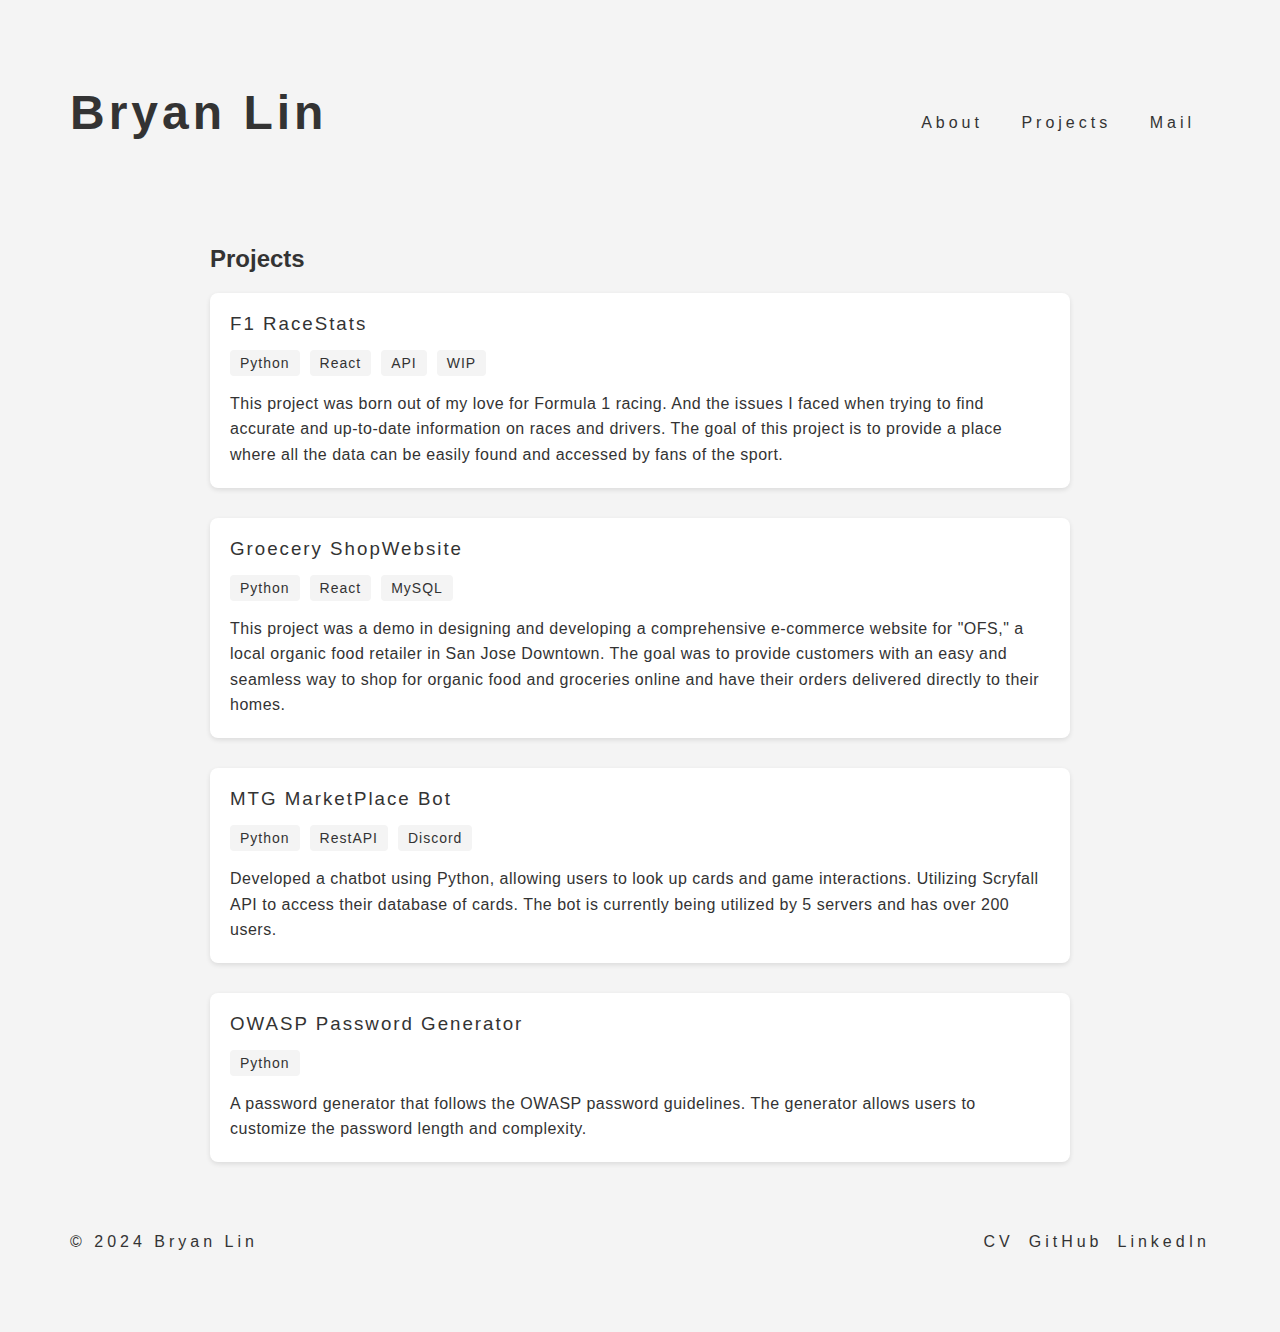
==== project.html @ 37155742 "update to page" ====
<!-- works.html -->
<!DOCTYPE html>
<html lang="en">
<head>
    <meta charset="UTF-8">
    <meta name="viewport" content="width=device-width, initial-scale=1.0">
    <title>Your Works - Portfolio</title>
    <link rel="stylesheet" href="css/styles.css">
    <link rel="icon" href="files/favicon.ico">
</head>
<body>
    <header>
        <h1>Bryan Lin</h1>
        <nav>
            <a href="index.html">About</a>
            <a href="#works">Projects</a>
            <a href="mailto:bryanlin404@gmail.com">Mail</a>
        </nav>
    </header>
    <div class="container">
        <main>
            <section class="projects">
                <h2>Projects</h2>
                <div class="project-grid">
                    <a href="https://github.com/WebDev-Team-OFS/ofs-website" target="_blank" class="project-link">
                        <div class="project-content">
                            <h3>F1 RaceStats</h3>
                            <div class="tech-stack">
                                <span class="tech-tag">Python</span>
                                <span class="tech-tag">React</span>
                                <span class="tech-tag">API</span>
                                <span class="tech-tag">WIP</span>
                            </div>
                            <p class="project-description">
                                This project was born out of my love for Formula 1 racing. And the issues I faced when trying to find
                                accurate and up-to-date information on races and drivers. The goal of this project is to provide a place
                                where all the data can be easily found and accessed by fans of the sport.
                            </p>
                        </div>
                    </a>
                    <a href="https://github.com/WebDev-Team-OFS/ofs-website" target="_blank" class="project-link">
                        <div class="project-content">
                            <h3>Groecery ShopWebsite</h3>
                            <div class="tech-stack">
                                <span class="tech-tag">Python</span>
                                <span class="tech-tag">React</span>
                                <span class="tech-tag">MySQL</span>
                            </div>
                            <p class="project-description">
                                This project was a demo in designing and developing a comprehensive e-commerce website for "OFS," 
                                a local organic food retailer in San Jose Downtown. 
                                The goal was to provide customers with an easy and seamless way to shop for organic food and groceries 
                                online and have their orders delivered directly to their homes.
                            </p>
                        </div>
                    </a>

                    <a href="https://github.com/7HE-LUCKY-FISH/PythonBot" target="_blank" class="project-link">
                        <div class="project-content">
                            <h3>MTG MarketPlace Bot</h3>
                            <div class="tech-stack">
                                <span class="tech-tag">Python</span>
                                <span class="tech-tag">RestAPI</span>
                                <span class="tech-tag">Discord</span>
                            </div>
                            <p class="project-description">
                                Developed a chatbot using Python, allowing users to look up cards and game interactions. 
                                Utilizing Scryfall API to access their database of cards. The bot is currently being utilized 
                                by 5 servers and has over 200 users.
                            </p>
                        </div>
                    </a>
                    <a href="https://github.com/7HE-LUCKY-FISH/password_gen_owasp" target="_blank" class="project-link">
                        <div class="project-content">
                            <h3>OWASP Password Generator</h3>
                            <div class="tech-stack">
                                <span class="tech-tag">Python</span>
                            </div>
                            <p class="project-description">
                                A password generator that follows the OWASP password guidelines. 
                                The generator allows users to customize the password length and complexity.
                            </p>
                        </div>
                    </a>
                </div>
            </section>
        </main>
    </div>
    <footer>
        <p>&copy; 2024 Bryan Lin</p>
        <div class="social">
            <a href="files/BryanLin_Resume_11_24.pdf">CV</a>
            <a href="https://github.com/7HE-LUCKY-FISH">GitHub</a>
            <a href="https://www.linkedin.com/in/bryan-lin-767430278/">LinkedIn</a>
        </div>
    </footer>
</body>
</html>
---- css/styles.css ----
body {
  font-family: "Helvetica Neue", "YakuHanJP", "Noto Sans JP", sans-serif;
  font-weight: 300;
  margin: 0;
  padding: 0;
  background-color: #f4f4f4;
  color: #333;
  min-height: 100vh;
  display: flex;
  flex-direction: column;
}

.container {
  flex: 1;
  max-width: 1200px;
  margin: 0 auto;
  padding: 20px;
  display: flex;
  flex-direction: column;
}

header {
  background-color: #f4f4f4;
  padding: 20px;
  display: flex;
  justify-content: space-between;
  align-items: center;
}
header h1 {
  margin: 0;
  margin-left: 50px; /* Move 50px towards center */
  position: relative;
  top: 40px; /* Move 50px down */
  font-family: "Helvetica neue", sans-serif;
  letter-spacing: 4px;
  line-height: 105px;
  font-weight: bold;
  font-size: 48px;
}

nav {
  margin-right: 50px; /* Move 50px towards center */
  position: relative;
  top: 50px; /* Move 50px down */
  font-family: "Helvetica neue", sans-serif;
  font-weight: 300;
  letter-spacing: 4px;
  line-height: 105px;
}

nav a {
  margin: 0 15px;
  text-decoration: none;
  color: #333;
}
main {
  display: flex;
  justify-content: center;
  gap: 40px; /* Space between columns */
  position: relative;
  min-height: 500px;
  max-width: 900px;
  margin: 0 auto; 
}

.about {
  margin-top: 40px; /* Reduced from 80px */
  height: auto; /* Remove fixed height */
  max-height: calc(100vh - 300px); /* Adjust to prevent overflow */
  overflow-y: auto;
}
.about p {
  line-height: 1.8; /* Increase line spacing */
  font-weight: 400; /* Make text slightly thicker */
  letter-spacing: 0.5px; /* Add slight letter spacing */
  font-size: 16px; /* Ensure readable font size */
  margin-bottom: 1.5em; /* Add space after paragraph */
  color: #333; /* Ensure good contrast */
}

.images {
  flex: 0 0 400px;
  display: flex;
  justify-content: center;
  position: sticky;
  align-items: center;
  top: 20px;
  height: 550px;
}

.image-stack img {
  position: relative;
  width: 100%;
  height: 100%;
  border-radius: 2px;
}


.projects {
  margin-top: 40px;
  padding: 20px;
  width: 100%;
}

.project-grid {
  display: flex;
  flex-direction: column;
  gap: 30px;
}
.project-link {
  text-decoration: none;
  color: inherit;
  display: block;
}

.project-content {
  padding: 20px;
  background-color: #fff;
  border-radius: 8px;
  box-shadow: 0 2px 5px rgba(0,0,0,0.1);
  transition: transform 0.2s ease, box-shadow 0.2s ease;
  cursor: pointer;
}
.project-content:hover {
  transform: translateY(-5px);
  box-shadow: 0 8px 15px rgba(0,0,0,0.1);
}

.project-content h3 {
  margin: 0 0 15px 0;
  font-family: "Helvetica neue", sans-serif;
  font-weight: 300;
  letter-spacing: 2px;
}

.project-title-link {
  text-decoration: none;
  color: #333;
  transition: color 0.2s;
}

.project-title-link:hover {
  color: #666;
}

.tech-stack {
  margin: 15px 0;
  display: flex;
  gap: 10px;
  flex-wrap: wrap;
}

.tech-tag {
  padding: 5px 10px;
  background-color: #f4f4f4;
  border-radius: 4px;
  font-family: "Helvetica neue", sans-serif;
  font-size: 14px;
  font-weight: 300;
  letter-spacing: 1px;
}

.project-description {
  margin: 15px 0 0 0;
  font-family: "Helvetica neue", sans-serif;
  font-weight: 300;
  letter-spacing: 0.5px;
  line-height: 1.6;
  color: #333;
}


/* Updated footer styles */
footer {
  background-color: #f4f4f4;
  padding: 20px;
  margin-top: auto;
  display: flex;
  justify-content: space-between;
  align-items: center;
  font-family: "Helvetica neue", sans-serif;
  font-weight: 300;
  letter-spacing: 4px;
  line-height: 90px;
}


footer p {
  margin: 0;
  margin-left: 50px;
  position: relative;
  top: -25px;
}

.social {
  display: flex;
  gap: 15px;
  margin-right: 50px;
  position: relative;
  top: -25px;
}

.social a {
  text-decoration: none;
  color: #333;
}

.social a:hover {
  color: #666;
}


/* Responsive styles */
::-webkit-scrollbar {
  width: 10px;
  height: 10px;
}

::-webkit-scrollbar-track {
  background: #f4f4f4;
}

::-webkit-scrollbar-thumb {
  background: #333;
  border-radius: 4px;
  border: 2px solid #f4f4f4; /* Add border for contrast */
  min-height: 40px;
}

::-webkit-scrollbar-thumb:hover {
  background: #555;
}

/* For Firefox */
* {
  scrollbar-width: thin;
  scrollbar-color: #333 #f4f4f4;
}

.about:not(:hover)::-webkit-scrollbar-thumb {
  background: transparent;
}

.about:not(:hover) {
  scrollbar-color: transparent transparent;
}
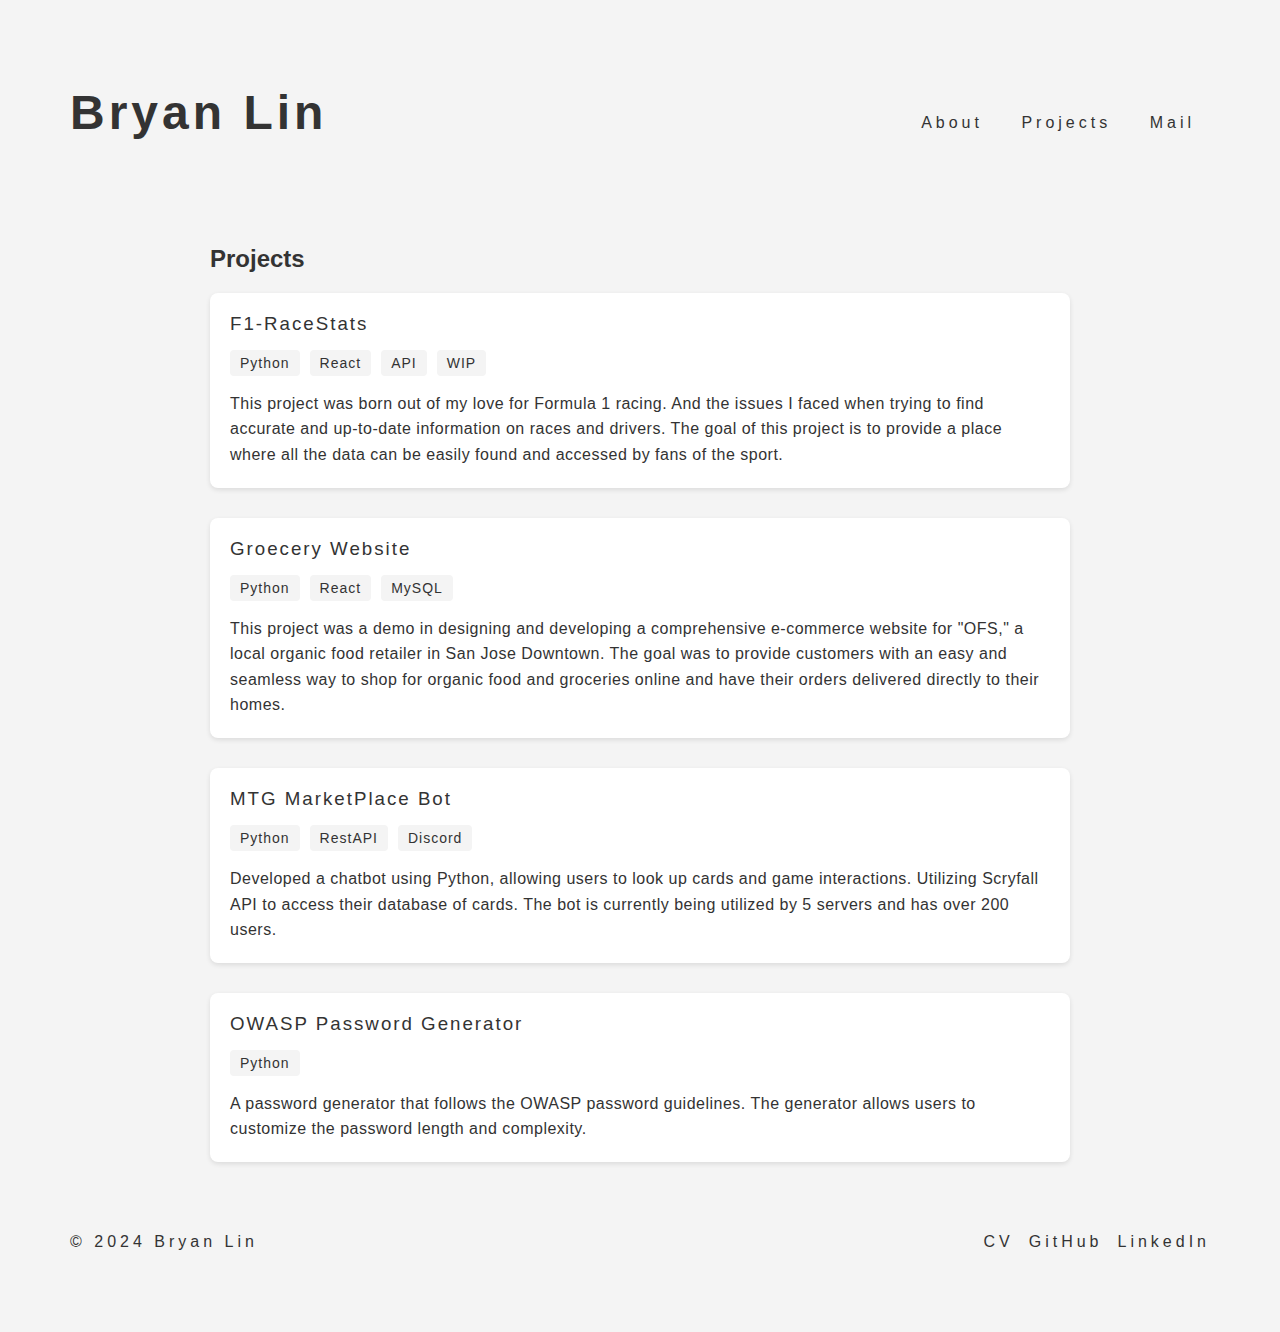
==== commit 3e11540a: "updating names and titles" ====
--- a/project.html
+++ b/project.html
@@ -4,7 +4,7 @@
 <head>
     <meta charset="UTF-8">
     <meta name="viewport" content="width=device-width, initial-scale=1.0">
-    <title>Your Works - Portfolio</title>
+    <title>Bryan Lin - Portfolio</title>
     <link rel="stylesheet" href="css/styles.css">
     <link rel="icon" href="files/favicon.ico">
 </head>
@@ -24,7 +24,7 @@
                 <div class="project-grid">
                     <a href="https://github.com/WebDev-Team-OFS/ofs-website" target="_blank" class="project-link">
                         <div class="project-content">
-                            <h3>F1 RaceStats</h3>
+                            <h3>F1-RaceStats</h3>
                             <div class="tech-stack">
                                 <span class="tech-tag">Python</span>
                                 <span class="tech-tag">React</span>
@@ -40,7 +40,7 @@
                     </a>
                     <a href="https://github.com/WebDev-Team-OFS/ofs-website" target="_blank" class="project-link">
                         <div class="project-content">
-                            <h3>Groecery ShopWebsite</h3>
+                            <h3>Groecery Website</h3>
                             <div class="tech-stack">
                                 <span class="tech-tag">Python</span>
                                 <span class="tech-tag">React</span>
@@ -95,4 +95,4 @@
         </div>
     </footer>
 </body>
-</html>+</html>
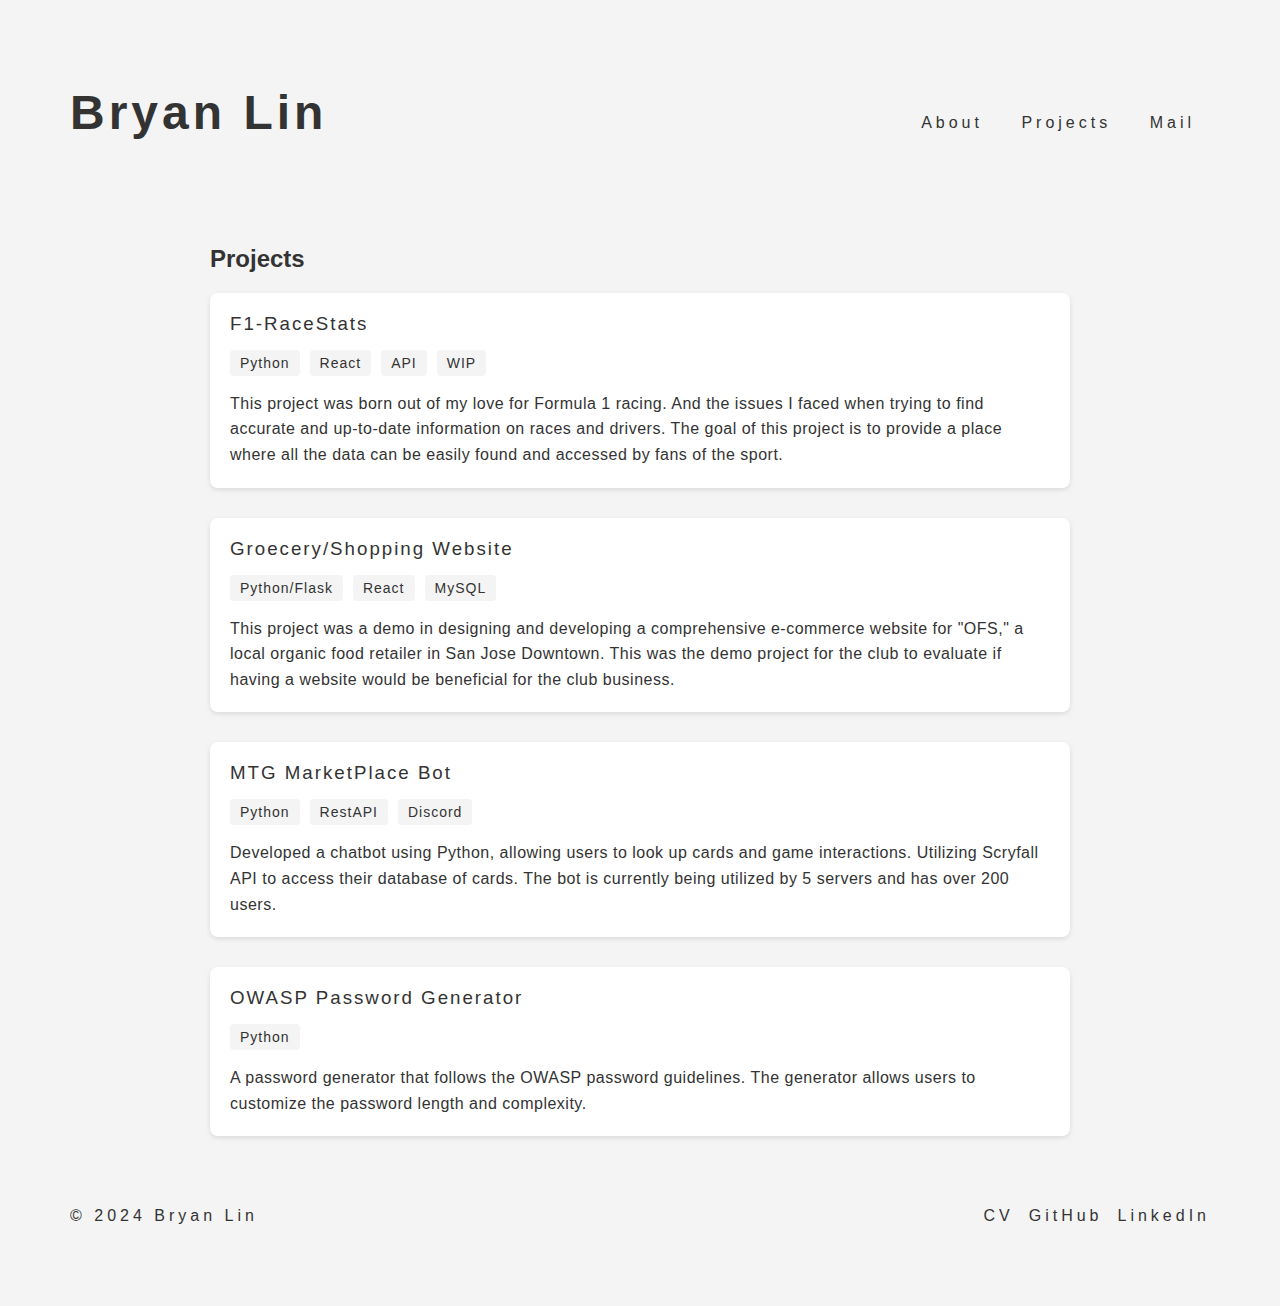
==== commit c0ba5849: "update to text" ====
--- a/project.html
+++ b/project.html
@@ -40,17 +40,16 @@
                     </a>
                     <a href="https://github.com/WebDev-Team-OFS/ofs-website" target="_blank" class="project-link">
                         <div class="project-content">
-                            <h3>Groecery Website</h3>
+                            <h3>Groecery/Shopping Website</h3>
                             <div class="tech-stack">
-                                <span class="tech-tag">Python</span>
+                                <span class="tech-tag">Python/Flask</span>
                                 <span class="tech-tag">React</span>
                                 <span class="tech-tag">MySQL</span>
                             </div>
                             <p class="project-description">
                                 This project was a demo in designing and developing a comprehensive e-commerce website for "OFS," 
-                                a local organic food retailer in San Jose Downtown. 
-                                The goal was to provide customers with an easy and seamless way to shop for organic food and groceries 
-                                online and have their orders delivered directly to their homes.
+                                a local organic food retailer in San Jose Downtown. This was the demo project for the club to evaluate
+                                if having a website would be beneficial for the club business.
                             </p>
                         </div>
                     </a>
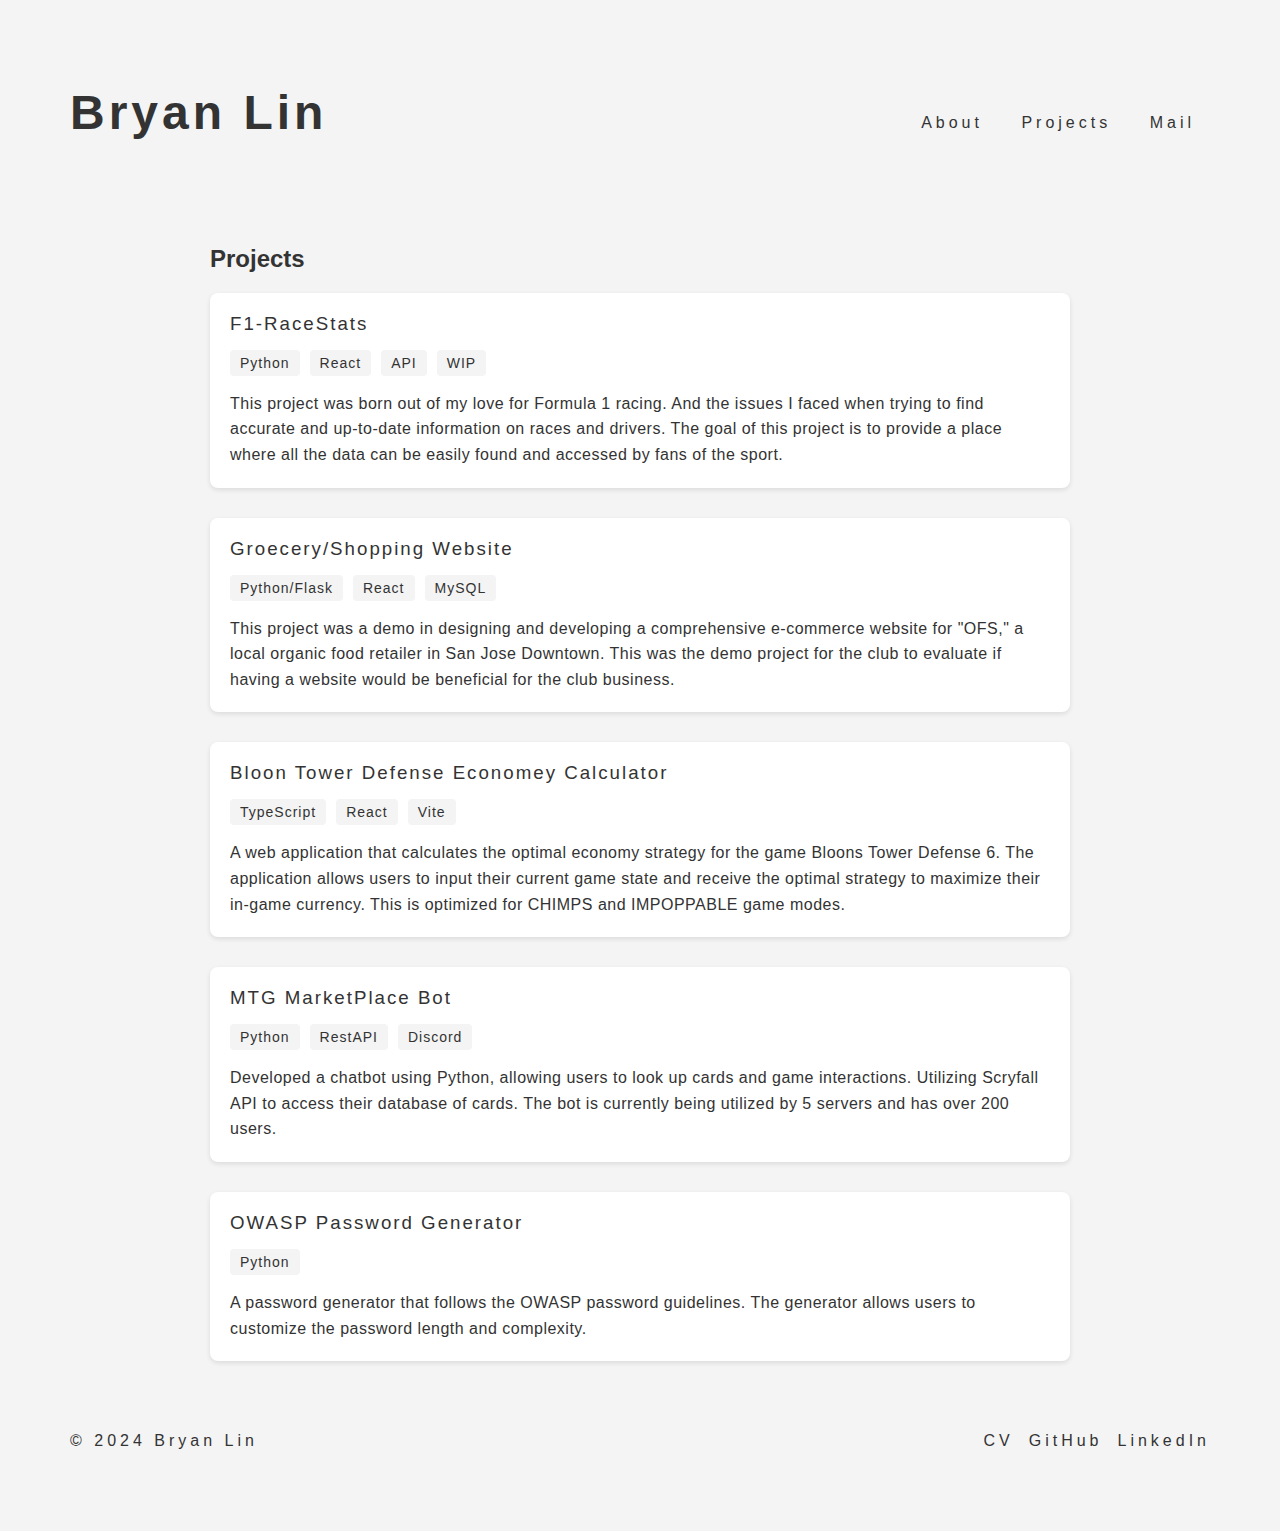
==== commit d9b5d55c: "adding project" ====
--- a/project.html
+++ b/project.html
@@ -22,7 +22,7 @@
             <section class="projects">
                 <h2>Projects</h2>
                 <div class="project-grid">
-                    <a href="https://github.com/WebDev-Team-OFS/ofs-website" target="_blank" class="project-link">
+                    <a href="https://github.com/7HE-LUCKY-FISH" target="_blank" class="project-link">
                         <div class="project-content">
                             <h3>F1-RaceStats</h3>
                             <div class="tech-stack">
@@ -50,6 +50,21 @@
                                 This project was a demo in designing and developing a comprehensive e-commerce website for "OFS," 
                                 a local organic food retailer in San Jose Downtown. This was the demo project for the club to evaluate
                                 if having a website would be beneficial for the club business.
+                            </p>
+                        </div>
+                    </a>
+                    <a href="https://github.com/7HE-LUCKY-FISH/btdcalc" target="_blank" class="project-link">
+                        <div class="project-content">
+                            <h3>Bloon Tower Defense Economey Calculator</h3>
+                            <div class="tech-stack">
+                                <span class="tech-tag">TypeScript</span>
+                                <span class="tech-tag">React</span>
+                                <span class="tech-tag">Vite</span>
+                            </div>
+                            <p class="project-description">
+                                A web application that calculates the optimal economy strategy for the game Bloons Tower Defense 6. 
+                                The application allows users to input their current game state and receive the optimal strategy to maximize their in-game currency.
+                                This is optimized for CHIMPS and IMPOPPABLE game modes.
                             </p>
                         </div>
                     </a>
@@ -88,7 +103,7 @@
     <footer>
         <p>&copy; 2024 Bryan Lin</p>
         <div class="social">
-            <a href="files/BryanLin_Resume_11_24.pdf">CV</a>
+            <a href="files/BryanLin_Resume_12_5.pdf">CV</a>
             <a href="https://github.com/7HE-LUCKY-FISH">GitHub</a>
             <a href="https://www.linkedin.com/in/bryan-lin-767430278/">LinkedIn</a>
         </div>
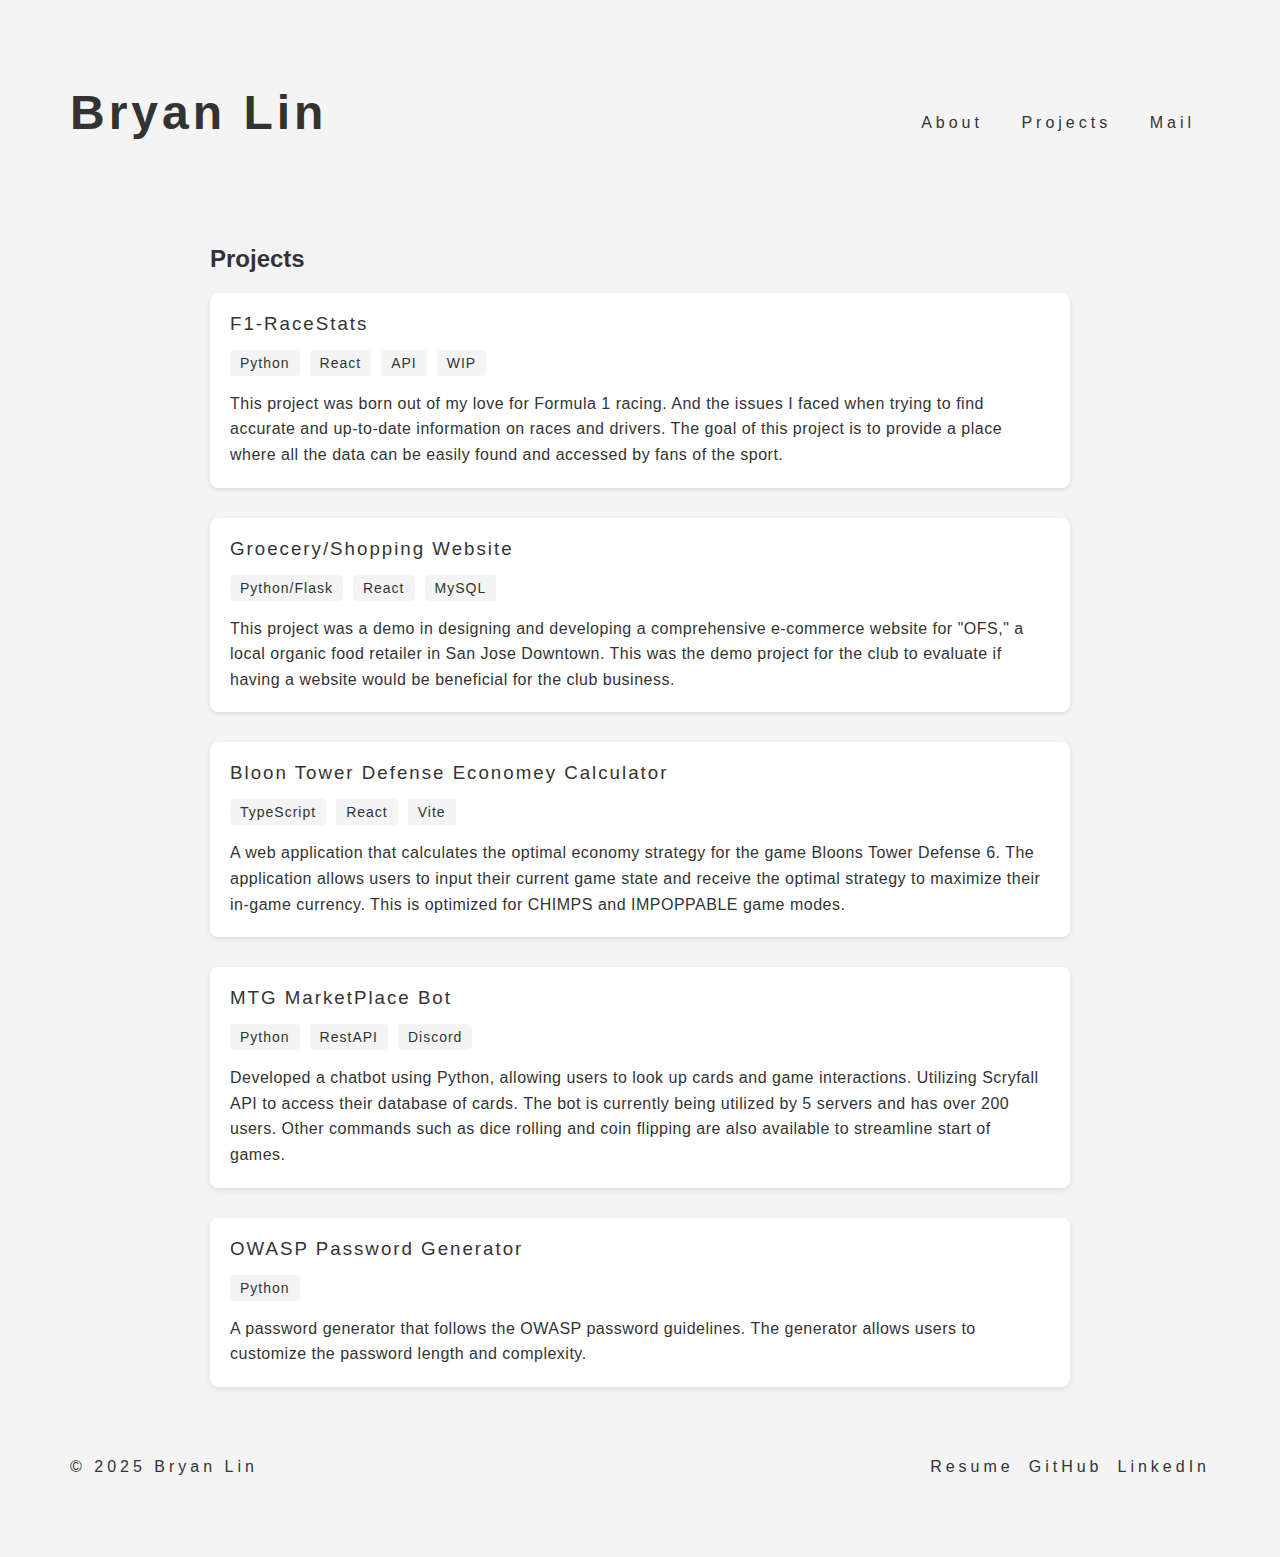
==== commit 87e050db: "update year" ====
--- a/project.html
+++ b/project.html
@@ -80,7 +80,8 @@
                             <p class="project-description">
                                 Developed a chatbot using Python, allowing users to look up cards and game interactions. 
                                 Utilizing Scryfall API to access their database of cards. The bot is currently being utilized 
-                                by 5 servers and has over 200 users.
+                                by 5 servers and has over 200 users. Other commands such as dice rolling and coin flipping 
+                                are also available to streamline start of games.
                             </p>
                         </div>
                     </a>
@@ -101,9 +102,9 @@
         </main>
     </div>
     <footer>
-        <p>&copy; 2024 Bryan Lin</p>
+        <p>&copy; 2025 Bryan Lin</p>
         <div class="social">
-            <a href="files/BryanLin_Resume_12_5.pdf">CV</a>
+            <a href="files/BryanLin_Resume_12_24.pdf">Resume</a>
             <a href="https://github.com/7HE-LUCKY-FISH">GitHub</a>
             <a href="https://www.linkedin.com/in/bryan-lin-767430278/">LinkedIn</a>
         </div>
